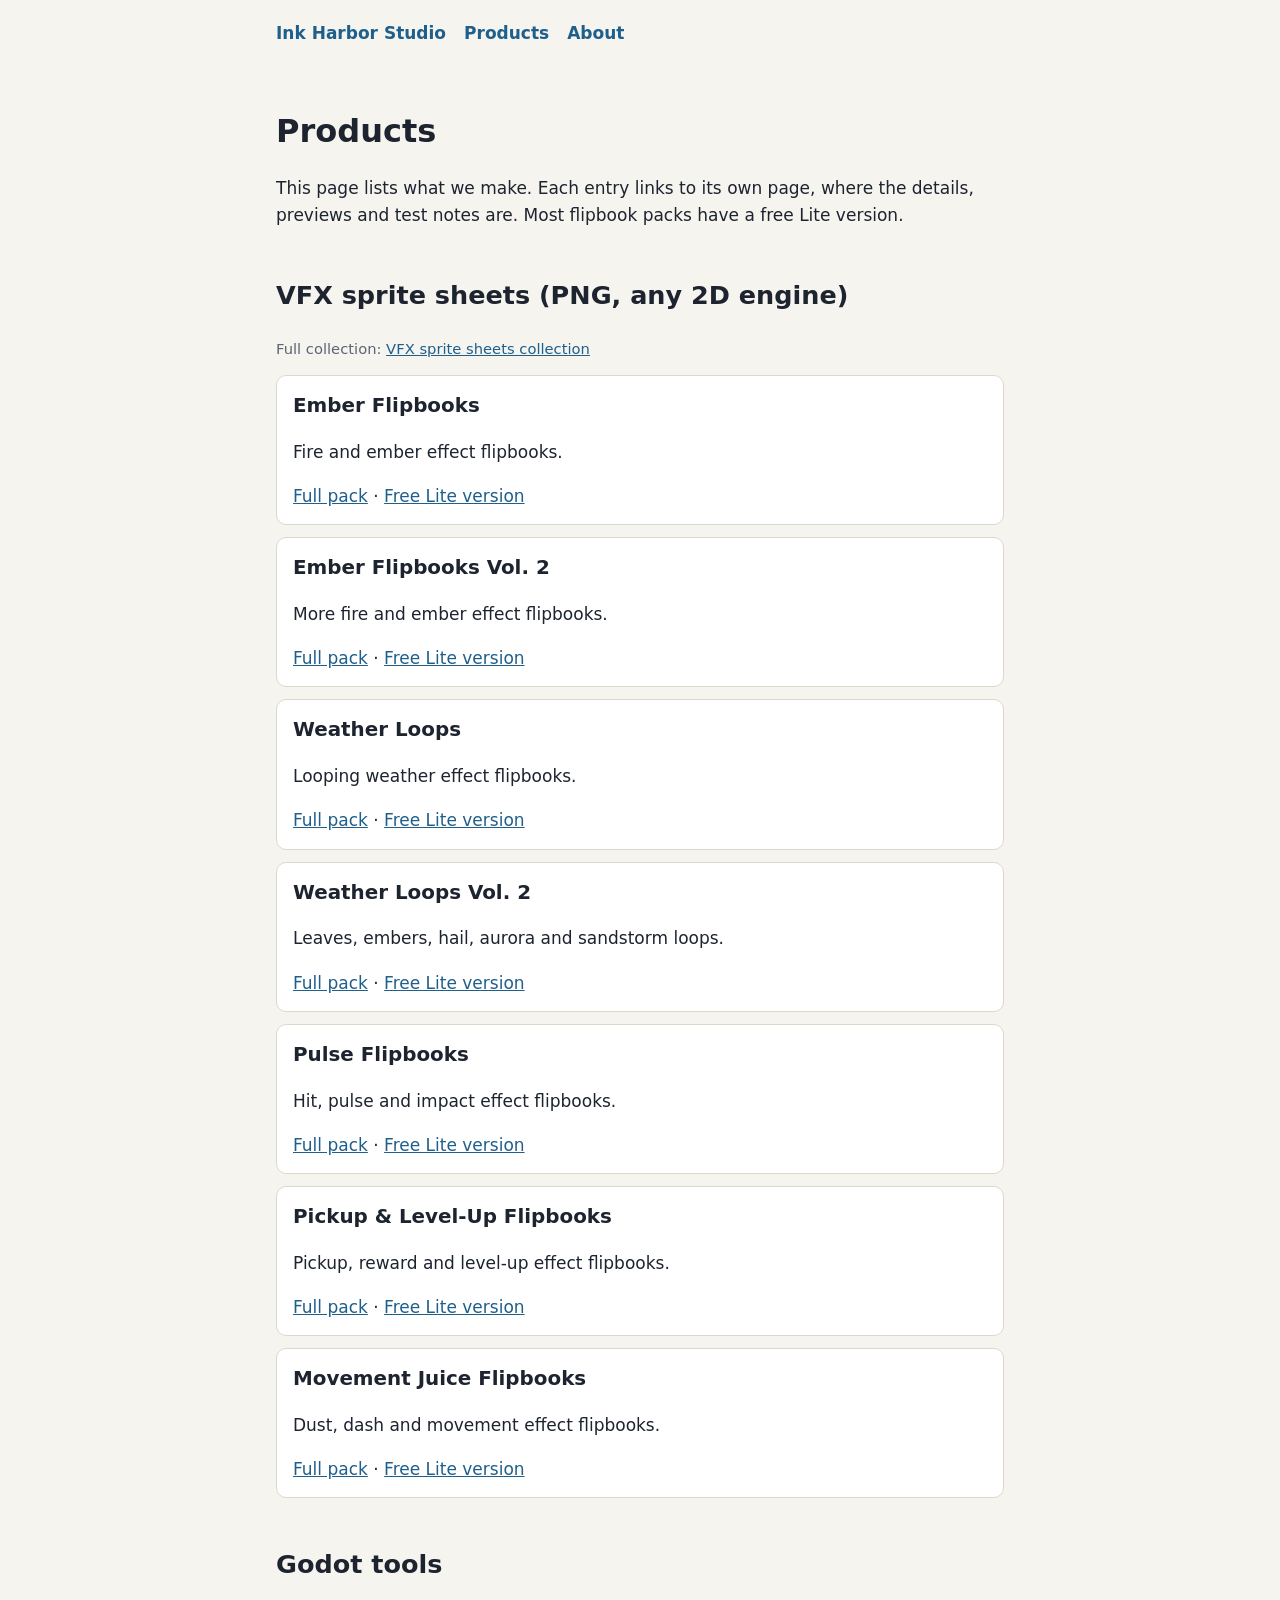
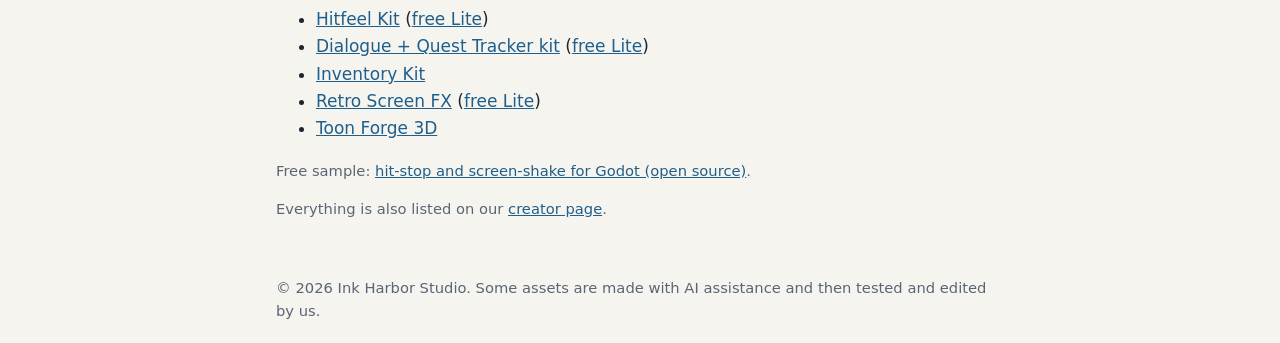
==== products.html @ efaf66e7 "Add Ink Harbor Studio site" ====
<!doctype html><html lang="en"><head><meta charset="utf-8"><meta name="viewport" content="width=device-width,initial-scale=1"><title>Products - Ink Harbor Studio</title><meta name="description" content="VFX flipbooks and game tools by Ink Harbor Studio."><link rel="stylesheet" href="style.css"></head><body><header><nav><a href="index.html">Ink Harbor Studio</a><a href="products.html">Products</a><a href="about.html">About</a></nav></header><main>
<h1>Products</h1>
<p>This page lists what we make. Each entry links to its own page, where the details, previews and test notes are. Most flipbook packs have a free Lite version.</p>
<h2>VFX sprite sheets (PNG, any 2D engine)</h2>
<p class="muted">Full collection: <a href="https://itch.io/c/8339126/vfx-sprite-sheets-png-for-any-2d-engine">VFX sprite sheets collection</a></p>
<div class="card"><h3>Ember Flipbooks</h3><p>Fire and ember effect flipbooks.</p><a href="https://inkharbor.itch.io/ember-flipbooks">Full pack</a> &middot; <a href="https://inkharbor.itch.io/ember-flipbooks-lite">Free Lite version</a></div>
<div class="card"><h3>Ember Flipbooks Vol. 2</h3><p>More fire and ember effect flipbooks.</p><a href="https://inkharbor.itch.io/ember-flipbooks-vol-2">Full pack</a> &middot; <a href="https://inkharbor.itch.io/ember-flipbooks-vol-2-lite">Free Lite version</a></div>
<div class="card"><h3>Weather Loops</h3><p>Looping weather effect flipbooks.</p><a href="https://inkharbor.itch.io/weather-loops">Full pack</a> &middot; <a href="https://inkharbor.itch.io/weather-loops-lite">Free Lite version</a></div>
<div class="card"><h3>Weather Loops Vol. 2</h3><p>Leaves, embers, hail, aurora and sandstorm loops.</p><a href="https://inkharbor.itch.io/weather-loops-vol-2">Full pack</a> &middot; <a href="https://inkharbor.itch.io/weather-loops-vol-2-lite">Free Lite version</a></div>
<div class="card"><h3>Pulse Flipbooks</h3><p>Hit, pulse and impact effect flipbooks.</p><a href="https://inkharbor.itch.io/pulse-flipbooks">Full pack</a> &middot; <a href="https://inkharbor.itch.io/pulse-flipbooks-lite">Free Lite version</a></div>
<div class="card"><h3>Pickup &amp; Level-Up Flipbooks</h3><p>Pickup, reward and level-up effect flipbooks.</p><a href="https://inkharbor.itch.io/pickup-levelup-flipbooks">Full pack</a> &middot; <a href="https://inkharbor.itch.io/pickup-levelup-flipbooks-lite">Free Lite version</a></div>
<div class="card"><h3>Movement Juice Flipbooks</h3><p>Dust, dash and movement effect flipbooks.</p><a href="https://inkharbor.itch.io/movement-juice-flipbooks">Full pack</a> &middot; <a href="https://inkharbor.itch.io/movement-juice-flipbooks-lite">Free Lite version</a></div>
<h2>Godot tools</h2>
<ul><li><a href="https://inkharbor.itch.io/hitfeel-kit">Hitfeel Kit</a> (<a href="https://inkharbor.itch.io/hitfeel-kit-lite">free Lite</a>)</li>
<li><a href="https://inkharbor.itch.io/dialogue-quest-kit">Dialogue + Quest Tracker kit</a> (<a href="https://inkharbor.itch.io/dialogue-kit-lite">free Lite</a>)</li>
<li><a href="https://inkharbor.itch.io/inventory-kit">Inventory Kit</a></li>
<li><a href="https://inkharbor.itch.io/retro-screen-fx">Retro Screen FX</a> (<a href="https://inkharbor.itch.io/retro-screen-fx-lite">free Lite</a>)</li>
<li><a href="https://inkharbor.itch.io/toon-forge-3d">Toon Forge 3D</a></li></ul>
<p class="muted">Free sample: <a href="https://github.com/Dev-Neuralnetwork/godot-hit-stop-screen-shake">hit-stop and screen-shake for Godot (open source)</a>.</p>
<p class="muted">Everything is also listed on our <a href="https://inkharbor.itch.io">creator page</a>.</p>
</main><footer class="muted">&copy; 2026 Ink Harbor Studio. Some assets are made with AI assistance and then tested and edited by us.</footer></body></html>
---- style.css ----
:root{--bg:#f6f4ef;--fg:#1d2430;--muted:#5b6575;--accent:#1f5f8b;--card:#fff;--line:#ddd8cc}
@media(prefers-color-scheme:dark){:root{--bg:#14181f;--fg:#e8e6df;--muted:#9aa3b2;--accent:#7bb6e0;--card:#1c222c;--line:#2d3542}}
*{box-sizing:border-box}body{margin:0;background:var(--bg);color:var(--fg);font:17px/1.6 system-ui,sans-serif}
header,main,footer{max-width:760px;margin:0 auto;padding:20px 16px}
nav a{margin-right:18px;color:var(--accent);text-decoration:none;font-weight:600}
h1{font-size:2rem;margin:.6em 0 .3em}h2{margin-top:1.8em}
a{color:var(--accent)}.card{background:var(--card);border:1px solid var(--line);border-radius:10px;padding:14px 16px;margin:12px 0}
.card h3{margin:0 0 4px}.muted{color:var(--muted);font-size:.92rem}
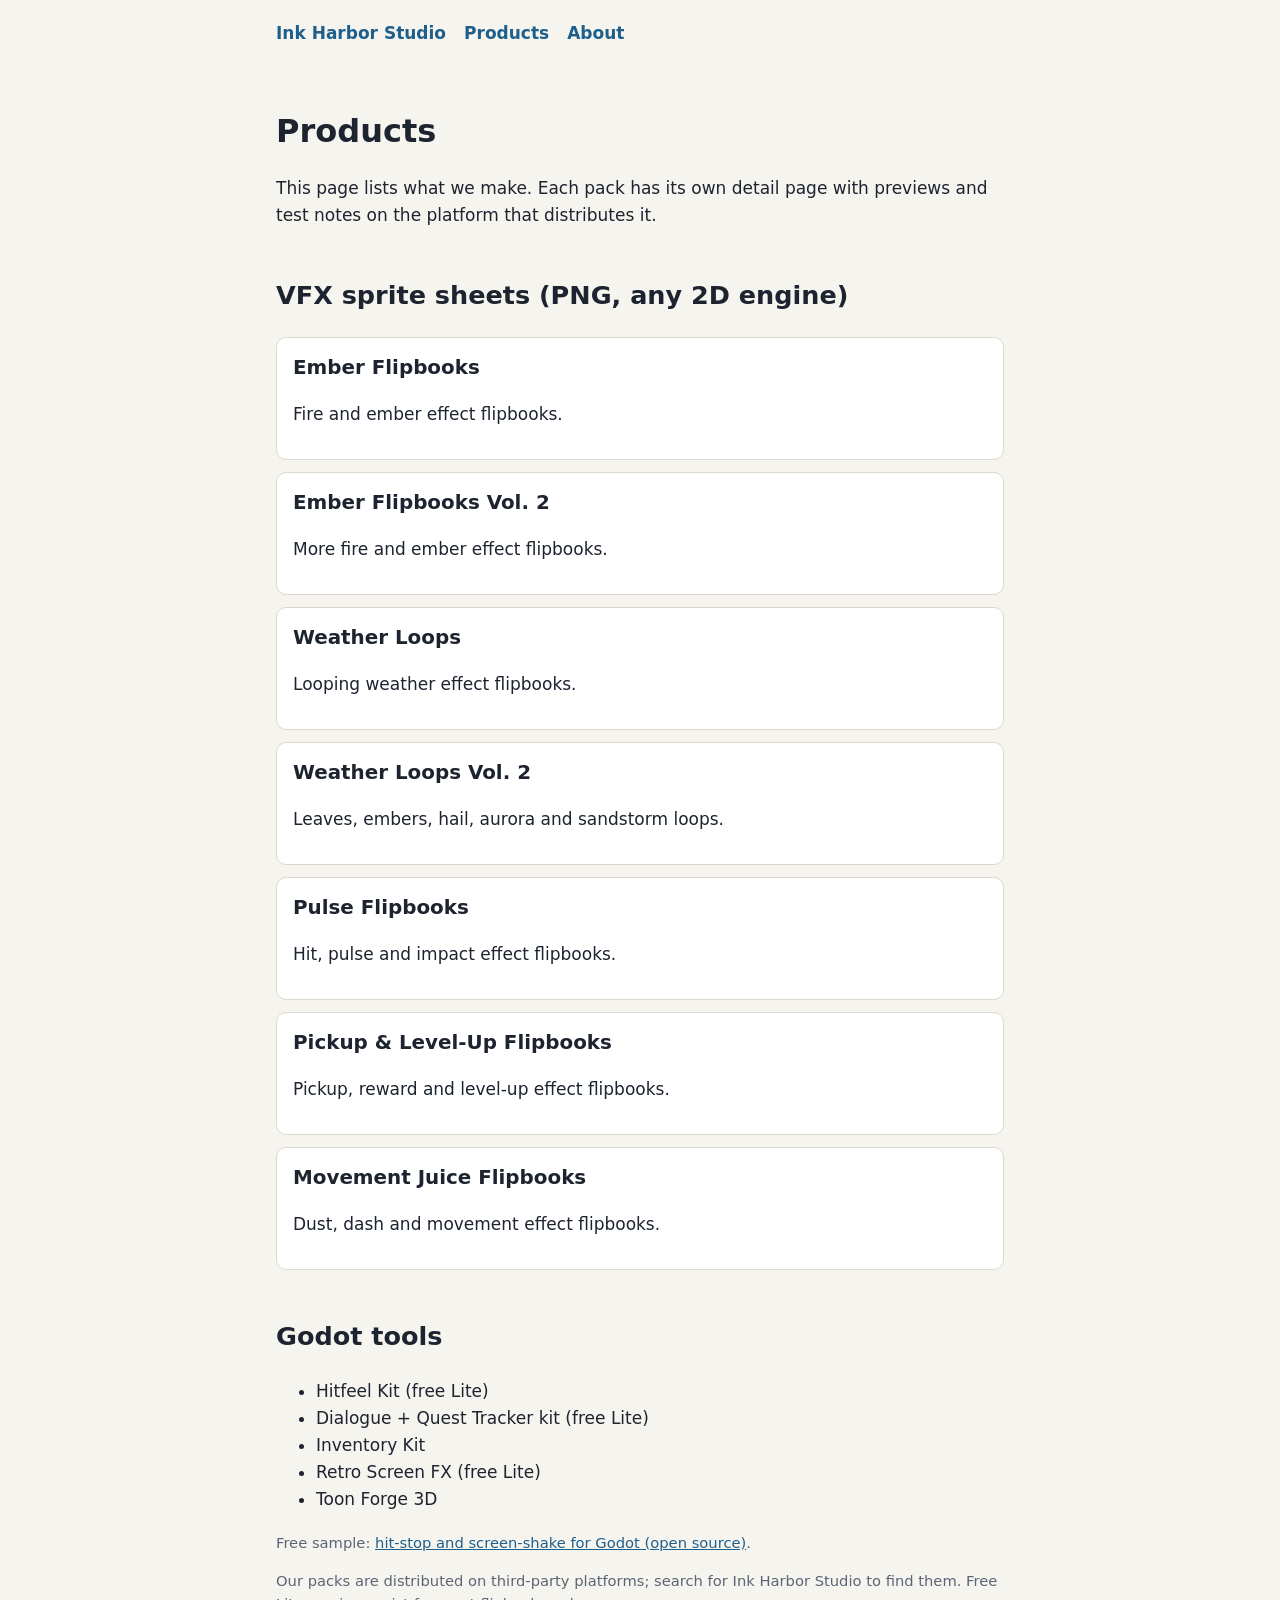
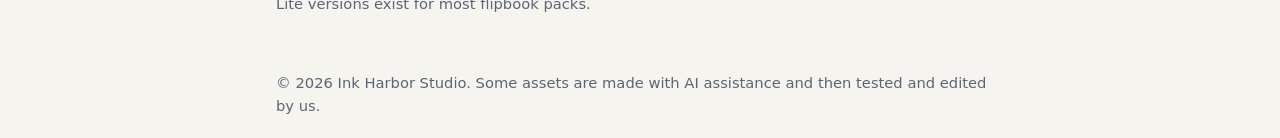
==== commit f8f91d5f: "Remove direct marketplace links from Products page Co-Authored-By: Claude Sonnet 5.5 <noreply@anthro" ====
--- a/products.html
+++ b/products.html
@@ -1,21 +1,20 @@
 <!doctype html><html lang="en"><head><meta charset="utf-8"><meta name="viewport" content="width=device-width,initial-scale=1"><title>Products - Ink Harbor Studio</title><meta name="description" content="VFX flipbooks and game tools by Ink Harbor Studio."><link rel="stylesheet" href="style.css"></head><body><header><nav><a href="index.html">Ink Harbor Studio</a><a href="products.html">Products</a><a href="about.html">About</a></nav></header><main>
 <h1>Products</h1>
-<p>This page lists what we make. Each entry links to its own page, where the details, previews and test notes are. Most flipbook packs have a free Lite version.</p>
+<p>This page lists what we make. Each pack has its own detail page with previews and test notes on the platform that distributes it.</p>
 <h2>VFX sprite sheets (PNG, any 2D engine)</h2>
-<p class="muted">Full collection: <a href="https://itch.io/c/8339126/vfx-sprite-sheets-png-for-any-2d-engine">VFX sprite sheets collection</a></p>
-<div class="card"><h3>Ember Flipbooks</h3><p>Fire and ember effect flipbooks.</p><a href="https://inkharbor.itch.io/ember-flipbooks">Full pack</a> &middot; <a href="https://inkharbor.itch.io/ember-flipbooks-lite">Free Lite version</a></div>
-<div class="card"><h3>Ember Flipbooks Vol. 2</h3><p>More fire and ember effect flipbooks.</p><a href="https://inkharbor.itch.io/ember-flipbooks-vol-2">Full pack</a> &middot; <a href="https://inkharbor.itch.io/ember-flipbooks-vol-2-lite">Free Lite version</a></div>
-<div class="card"><h3>Weather Loops</h3><p>Looping weather effect flipbooks.</p><a href="https://inkharbor.itch.io/weather-loops">Full pack</a> &middot; <a href="https://inkharbor.itch.io/weather-loops-lite">Free Lite version</a></div>
-<div class="card"><h3>Weather Loops Vol. 2</h3><p>Leaves, embers, hail, aurora and sandstorm loops.</p><a href="https://inkharbor.itch.io/weather-loops-vol-2">Full pack</a> &middot; <a href="https://inkharbor.itch.io/weather-loops-vol-2-lite">Free Lite version</a></div>
-<div class="card"><h3>Pulse Flipbooks</h3><p>Hit, pulse and impact effect flipbooks.</p><a href="https://inkharbor.itch.io/pulse-flipbooks">Full pack</a> &middot; <a href="https://inkharbor.itch.io/pulse-flipbooks-lite">Free Lite version</a></div>
-<div class="card"><h3>Pickup &amp; Level-Up Flipbooks</h3><p>Pickup, reward and level-up effect flipbooks.</p><a href="https://inkharbor.itch.io/pickup-levelup-flipbooks">Full pack</a> &middot; <a href="https://inkharbor.itch.io/pickup-levelup-flipbooks-lite">Free Lite version</a></div>
-<div class="card"><h3>Movement Juice Flipbooks</h3><p>Dust, dash and movement effect flipbooks.</p><a href="https://inkharbor.itch.io/movement-juice-flipbooks">Full pack</a> &middot; <a href="https://inkharbor.itch.io/movement-juice-flipbooks-lite">Free Lite version</a></div>
+<div class="card"><h3>Ember Flipbooks</h3><p>Fire and ember effect flipbooks.</p></div>
+<div class="card"><h3>Ember Flipbooks Vol. 2</h3><p>More fire and ember effect flipbooks.</p></div>
+<div class="card"><h3>Weather Loops</h3><p>Looping weather effect flipbooks.</p></div>
+<div class="card"><h3>Weather Loops Vol. 2</h3><p>Leaves, embers, hail, aurora and sandstorm loops.</p></div>
+<div class="card"><h3>Pulse Flipbooks</h3><p>Hit, pulse and impact effect flipbooks.</p></div>
+<div class="card"><h3>Pickup &amp; Level-Up Flipbooks</h3><p>Pickup, reward and level-up effect flipbooks.</p></div>
+<div class="card"><h3>Movement Juice Flipbooks</h3><p>Dust, dash and movement effect flipbooks.</p></div>
 <h2>Godot tools</h2>
-<ul><li><a href="https://inkharbor.itch.io/hitfeel-kit">Hitfeel Kit</a> (<a href="https://inkharbor.itch.io/hitfeel-kit-lite">free Lite</a>)</li>
-<li><a href="https://inkharbor.itch.io/dialogue-quest-kit">Dialogue + Quest Tracker kit</a> (<a href="https://inkharbor.itch.io/dialogue-kit-lite">free Lite</a>)</li>
-<li><a href="https://inkharbor.itch.io/inventory-kit">Inventory Kit</a></li>
-<li><a href="https://inkharbor.itch.io/retro-screen-fx">Retro Screen FX</a> (<a href="https://inkharbor.itch.io/retro-screen-fx-lite">free Lite</a>)</li>
-<li><a href="https://inkharbor.itch.io/toon-forge-3d">Toon Forge 3D</a></li></ul>
+<ul><li>Hitfeel Kit (free Lite)</li>
+<li>Dialogue + Quest Tracker kit (free Lite)</li>
+<li>Inventory Kit</li>
+<li>Retro Screen FX (free Lite)</li>
+<li>Toon Forge 3D</li></ul>
 <p class="muted">Free sample: <a href="https://github.com/Dev-Neuralnetwork/godot-hit-stop-screen-shake">hit-stop and screen-shake for Godot (open source)</a>.</p>
-<p class="muted">Everything is also listed on our <a href="https://inkharbor.itch.io">creator page</a>.</p>
+<p class="muted">Our packs are distributed on third-party platforms; search for Ink Harbor Studio to find them. Free Lite versions exist for most flipbook packs.</p>
 </main><footer class="muted">&copy; 2026 Ink Harbor Studio. Some assets are made with AI assistance and then tested and edited by us.</footer></body></html>
